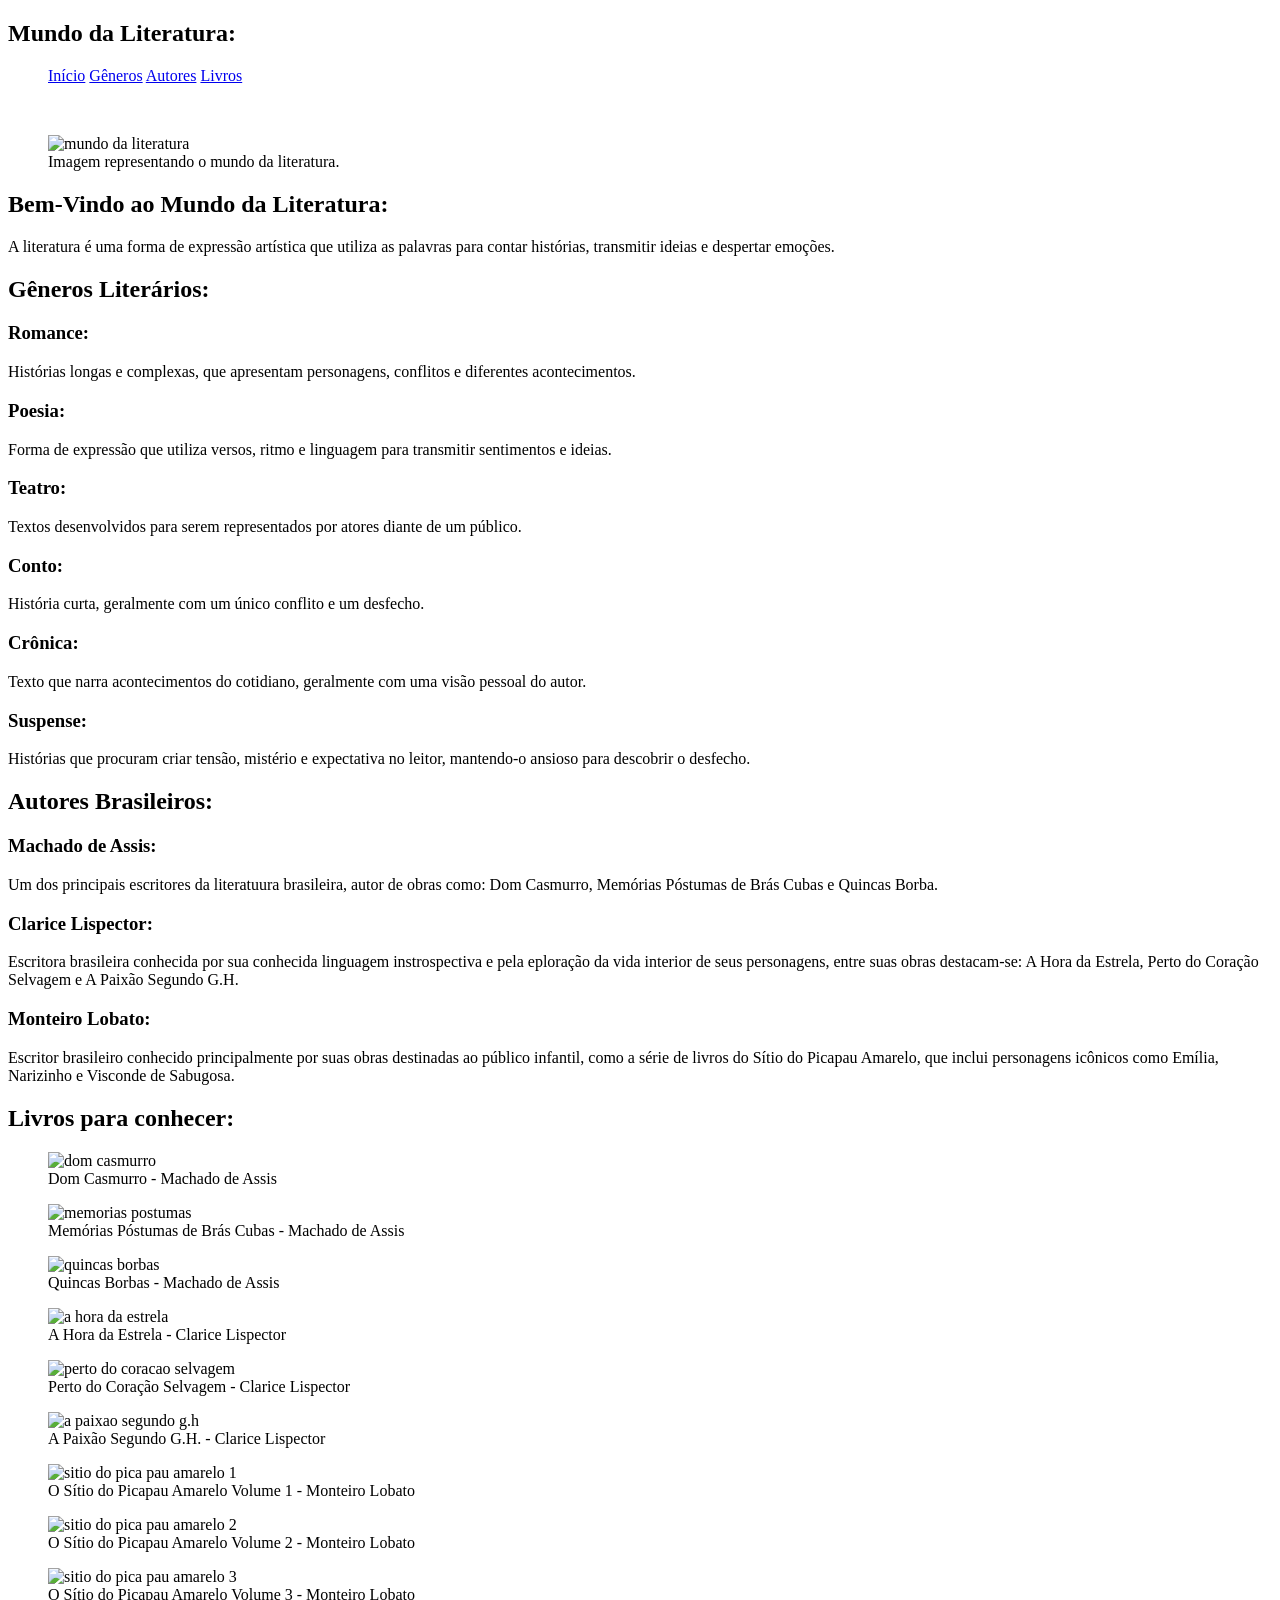
==== literatura.html @ 10189c82 "Add files via upload" ====
<!DOCTYPE html>
<html lang="pt-br">
<head>
    <meta charset="UTF-8">
    <meta name="viewport" content="width=device-width, initial-scale=1.0">
    <link rel="stylesheet" type="text/css" href="css/literatura.css">
    <title> Projeto Biblioteca Página De Literatura</title>
</head>
<body>
    <header>
        <nav class="menu">
            <h1>Mundo da Literatura:</h1>
            <ul>
                <a href=#inicio>Início</a>
                <a href="#generos">Gêneros</a>
                <a href="#autores">Autores</a>
                <a href="#livros">Livros</a>
            </ul>
        </nav>
    </header>
    <br>

    <section id="inicio" class="inicio">
        <figure><img class="imagens-site" src="img/mundo da literatura.jpeg" alt="mundo da literatura">
        <figcaption>Imagem representando o mundo da literatura.</figcaption>
        </figure>
        <h2>Bem-Vindo ao Mundo da Literatura:</h2>
        <p>
            A literatura é uma forma de expressão artística que utiliza as palavras para contar histórias,
            transmitir ideias e despertar emoções.</p>
        </section>

    <section id="generos" class="secao-generos">
        <h2> Gêneros Literários: </h2>
        <div class="card">
            <h3>Romance:</h3>
            <p>
                Histórias longas e complexas, que apresentam personagens, conflitos e diferentes acontecimentos.
            </p>
        </div>

        <div class="card">
            <h3>Poesia:</h3>
            <p>
                Forma de expressão que utiliza versos, ritmo e linguagem para transmitir sentimentos e ideias.
            </p>
        </div>

        <div class="card">
            <h3>Teatro:</h3>
            <p>
                Textos desenvolvidos para serem representados por atores diante de um público.
            </p>
        </div>

        <div class="card">
            <h3>Conto:</h3>
            <p>
                História curta, geralmente com um único conflito e um desfecho.
            </p>
        </div>

        <div class="card">
            <h3>Crônica:</h3>
            <p>
                Texto que narra acontecimentos do cotidiano, geralmente com uma visão pessoal do autor.
            </p>
        </div>

        <div class="card">
            <h3>Suspense:</h3>
            <p>
                Histórias que procuram criar tensão, mistério e expectativa no leitor, 
                mantendo-o ansioso para descobrir o desfecho.
            </p>
        </div>
    </section>


    <section id="autores" class="secao-autores">
        <h2>Autores Brasileiros:</h2>
        <div class="autores">
            <div class="autor">
                <h3>Machado de Assis:</h3>
                <p>
                    Um dos principais escritores da literatuura brasileira, autor de obras como:
                    Dom Casmurro, Memórias Póstumas de Brás Cubas e Quincas Borba.
                </p>
            </div>

            <div class="autor">
                <h3>Clarice Lispector:</h3>
                <p>
                    Escritora brasileira conhecida por sua conhecida linguagem instrospectiva e pela
                    eploração da vida interior de seus personagens, entre suas obras destacam-se: A Hora da Estrela,
                     Perto do Coração Selvagem e A Paixão Segundo G.H.
                </p>
            </div>

            <div class="autor">
                <h3>Monteiro Lobato:</h3>
                <p>
                    Escritor brasileiro conhecido principalmente por suas obras destinadas ao público infantil,
                    como a série de livros do Sítio do Picapau Amarelo, que inclui personagens icônicos como Emília,
                    Narizinho e Visconde de Sabugosa.
                </p>
            </div>
        </div>
    </section>

    <section id= "livros" class="secao-livros">
        <h2> Livros para conhecer: </h2>
        <div class="grid-livros">
            <div> 
                <figure>
                    <img class="imagens-site" src="img/dom casmurro.jpg" alt="dom casmurro">
                    <figcaption>Dom Casmurro - Machado de Assis</figcaption>
                </figure>
            </div>
            <div>
                <figure>
                    <img class="imagens-site" src="img/memorias postumas.jpg" alt="memorias postumas">
                    <figcaption>Memórias Póstumas de Brás Cubas - Machado de Assis</figcaption>
                </figure>
            </div>
             <div>
                <figure>
                    <img class="imagens-site" src="img/quincas borbas.jpg" alt="quincas borbas">
                    <figcaption>Quincas Borbas - Machado de Assis</figcaption>
                </figure>
            </div>
             <div>
                <figure>
                    <img class="imagens-site" src="img/a hora da estrela.jpg" alt="a hora da estrela">
                    <figcaption>A Hora da Estrela - Clarice Lispector</figcaption>
                </figure>
            </div>
             <div>
                <figure>
                    <img class="imagens-site" src="img/perto do coracao selvagem.jpg" alt="perto do coracao selvagem">
                    <figcaption>Perto do Coração Selvagem - Clarice Lispector</figcaption>
                </figure>
            </div>
             <div>
                <figure>
                    <img class="imagens-site" src="img/a paixao segundo g.h" alt="a paixao segundo g.h">
                    <figcaption>A Paixão Segundo G.H. - Clarice Lispector</figcaption>
                </figure>
            </div>
            <div>
                <figure>
                    <img class="imagens-site" src="img/sitio do pica pau amarelo 1.jpeg" alt="sitio do pica pau amarelo 1">
                    <figcaption>O Sítio do Picapau Amarelo Volume 1 - Monteiro Lobato</figcaption>
                </figure>
            </div>
             <div>
                <figure>
                    <img class="imagens-site" src="img/sitio do pica pau amarelo 2.jpg" alt="sitio do pica pau amarelo 2">
                    <figcaption>O Sítio do Picapau Amarelo Volume 2 - Monteiro Lobato</figcaption>
                </figure>
            </div>
             <div>
                <figure>
                    <img class="imagens-site" src="img/sitio do pica pau amarelo 3.jpeg" alt="sitio do pica pau amarelo 3">
                    <figcaption>O Sítio do Picapau Amarelo Volume 3 - Monteiro Lobato</figcaption>
                </figure>
            </div>
        </div>
    </section>
</body>
</html>
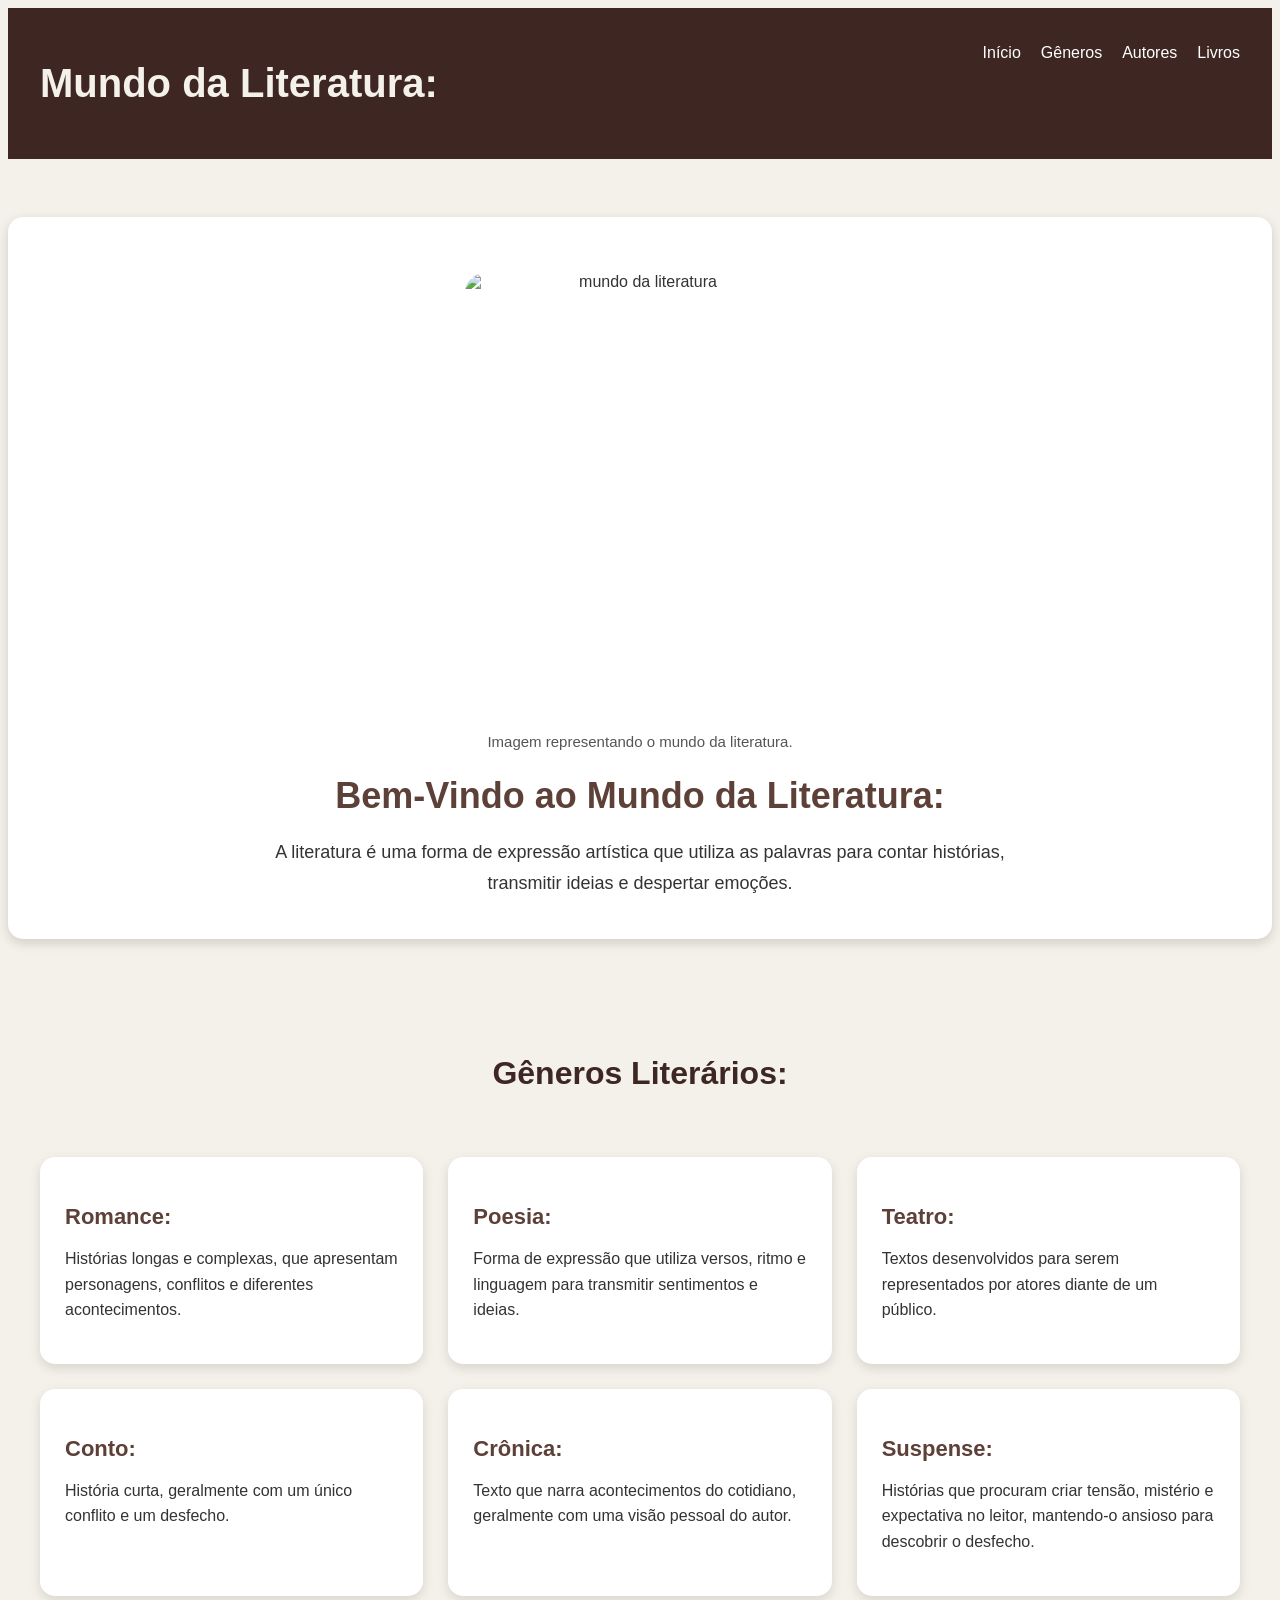
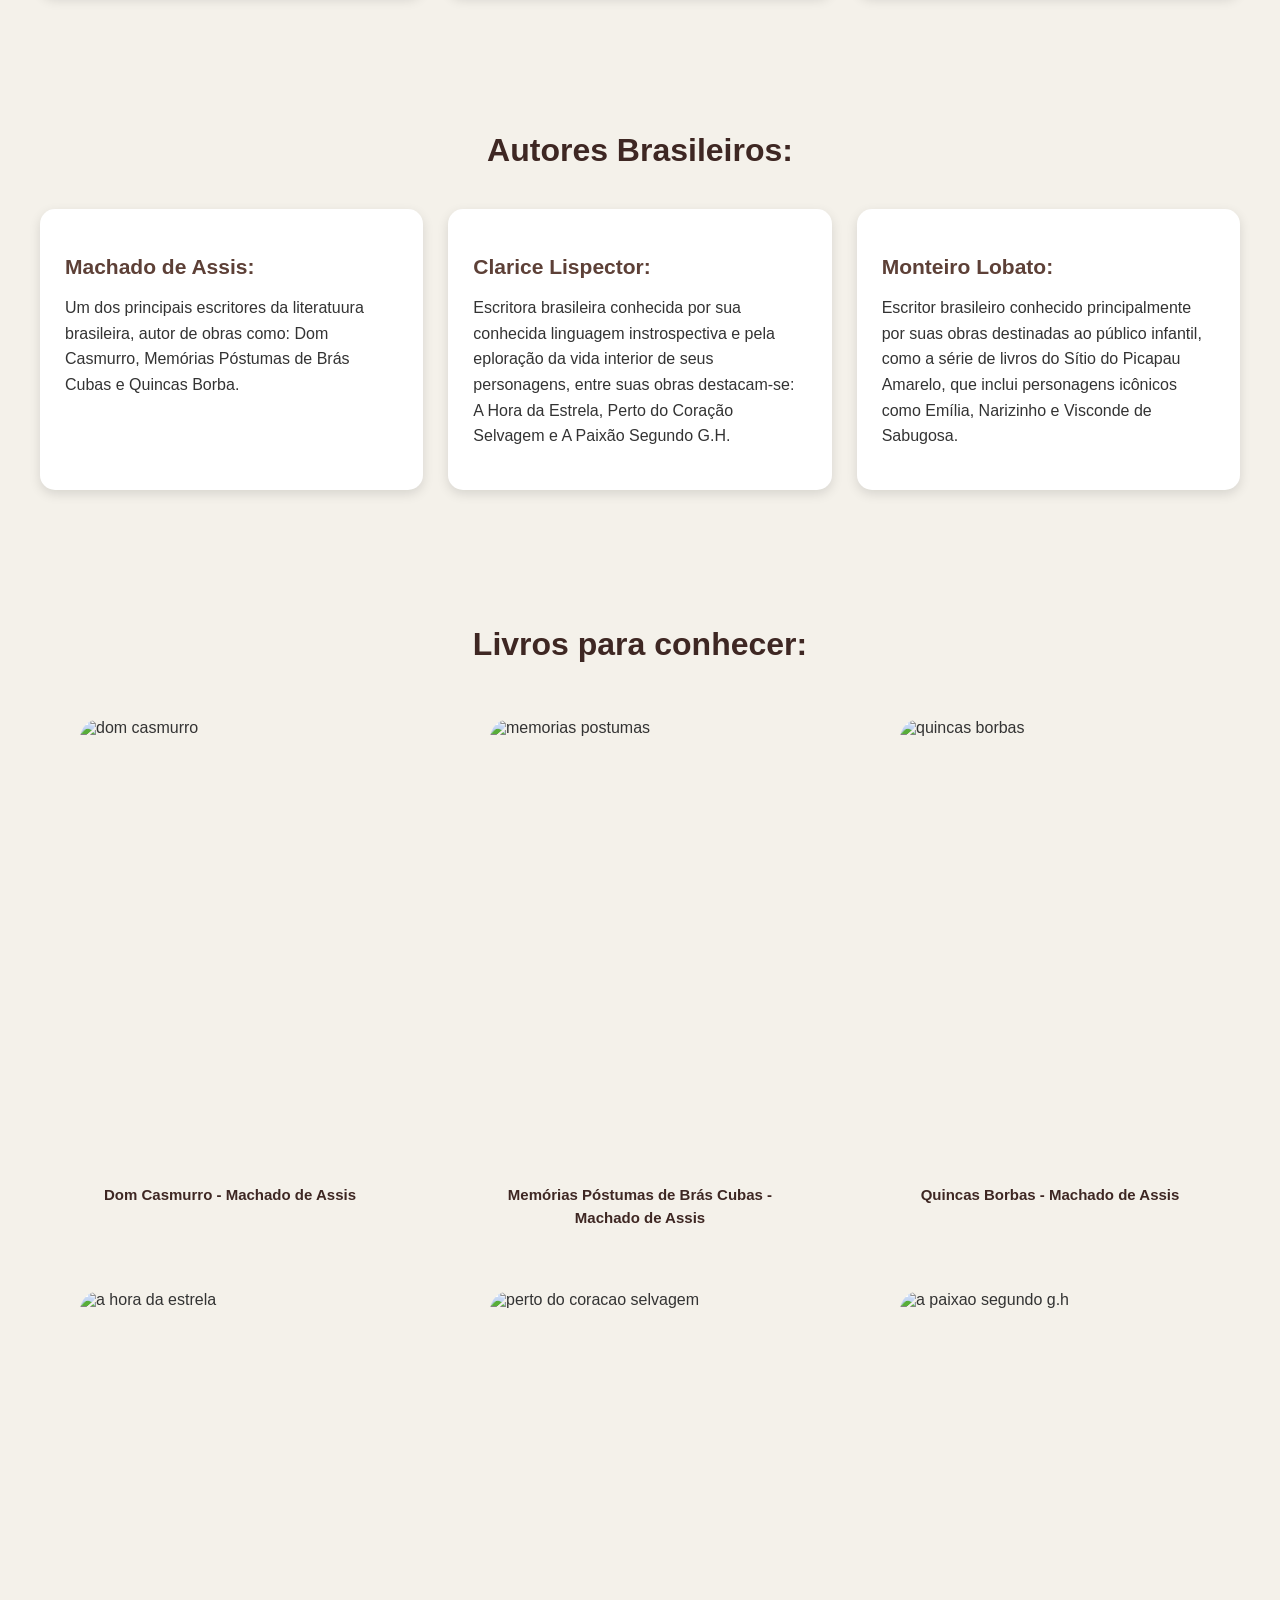
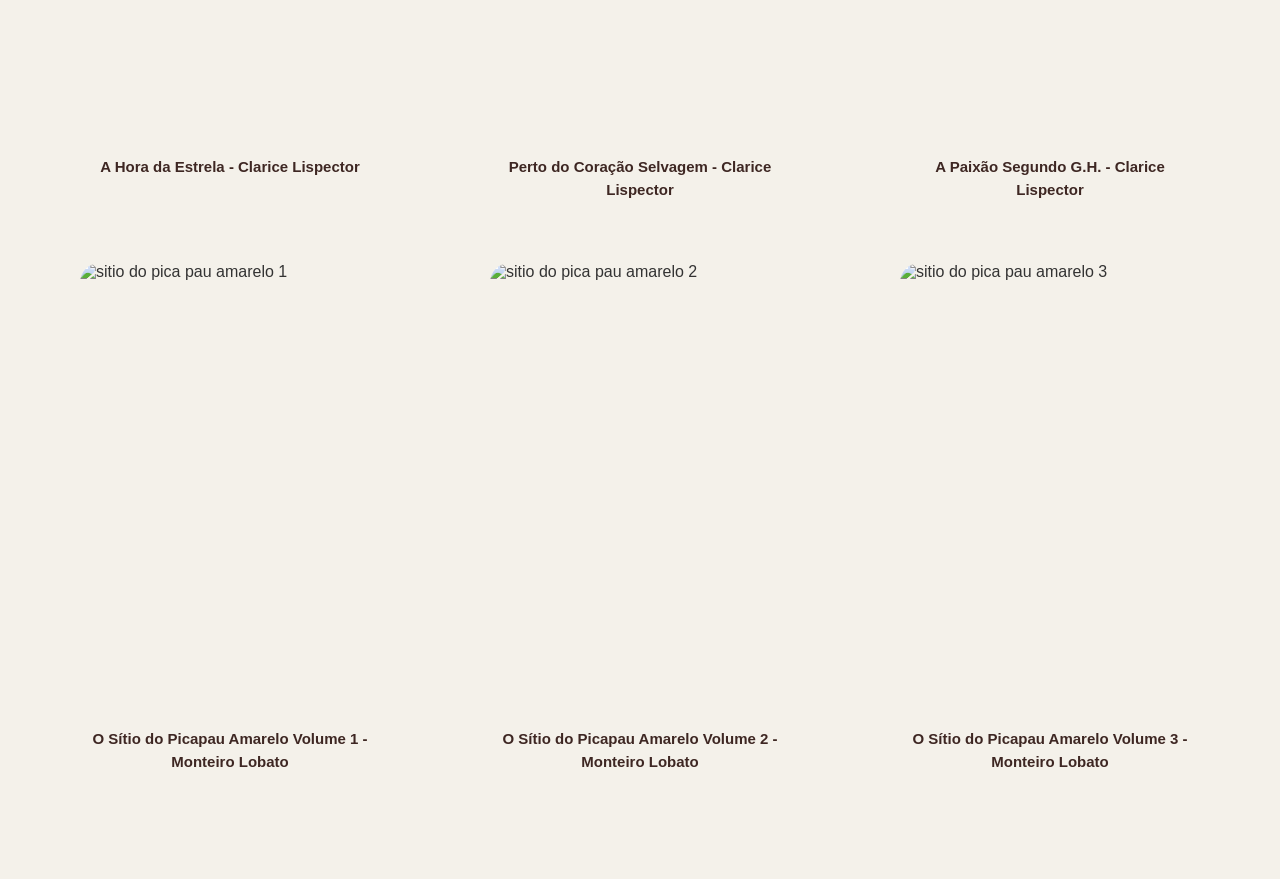
==== commit e1bb5a9a: "Replace HTML entities with actual HTML tags" ====
--- a/literatura.html
+++ b/literatura.html
@@ -3,7 +3,7 @@
 <head>
     <meta charset="UTF-8">
     <meta name="viewport" content="width=device-width, initial-scale=1.0">
-    <link rel="stylesheet" type="text/css" href="css/literatura.css">
+    <link rel="stylesheet" type="text/css" href="literatura.css">
     <title> Projeto Biblioteca Página De Literatura</title>
 </head>
 <body>
@@ -19,6 +19,7 @@
         </nav>
     </header>
     <br>
+    
 
     <section id="inicio" class="inicio">
         <figure><img class="imagens-site" src="img/mundo da literatura.jpeg" alt="mundo da literatura">
@@ -168,4 +169,4 @@
         </div>
     </section>
 </body>
-</html>+</html>
--- a/literatura.css
+++ b/literatura.css
@@ -0,0 +1,261 @@
+html{
+    scroll-behavior: smooth;
+}
+
+body{
+    font-family: Arial, Helvetica, sans-serif;
+    background-color: #f4f1ea;
+    color:#333;
+    transition: 0.3s;
+}
+
+
+header{
+    background-color: #3e2723;
+    padding: 20px;
+}
+
+h1{
+    color:#f4f1ea;
+    font-size: 2.5rem;
+    font-family: Arial, Helvetica, sans-serif;
+}
+
+.menu{
+    max-width: 1200px;
+    margin: auto;
+    display: flex;
+    justify-content: space-between;
+    gap: 20px;
+}
+
+.menu ul{
+    display: flex;
+    list-style: none;
+    gap: 20px;
+    border-radius: 20px;
+}
+
+.menu a{
+    color:white;
+    text-decoration: none;
+     border-radius: 20px;
+}
+
+
+.menu a:hover{
+    color:#d7ccc8;
+    border-radius: 20px;
+}
+
+.inicio{
+    max-width: 1200px;
+    margin: 40px auto;
+    padding: 40px;
+    text-align: center;
+    background-color: white;
+    border-radius: 15px;
+    box-shadow: 0 4px 12px rgba(0, 0, 0, 0.15);
+}
+
+.inicio h2{
+    color: #5d4037;
+    font-size: 36px;
+    margin-top: 25px;
+    margin-bottom: 20px;
+}
+
+.inicio p{
+    max-width: 800px;
+    margin: 0 auto;
+    font-size: 18px;
+    line-height: 1.7;
+}
+
+.imagens-site{
+    width: 120%;
+    max-width: 350px;
+    height: 450px;
+    border-radius: 20px;
+    display: block;
+    margin: auto;
+}
+
+figcaption{
+    margin-top: 10px;
+    text-align: center;
+    font-size: 15px;
+    color: #555;
+}
+
+.secao-generos{
+    max-width: 1200px;
+    margin: 70px auto;
+    padding: 20px 30px;
+}
+
+.secao-generos h2{
+    text-align: center;
+    font-size: 32px;
+    color: #3e2723;
+    margin-bottom: 40px;
+}
+
+.secao-generos{
+    display: grid;
+    grid-template-columns: repeat(3, 1fr);
+    gap: 25px;
+}
+
+.secao-generos h2{
+    grid-column: 1 / -1;
+}
+
+.card{
+    background-color: white;
+    padding: 25px;
+    border-radius: 15px;
+    box-shadow: 0 4px 12px rgba(0, 0, 0, 0.12);
+}
+
+.card:hover{
+    transform: translateY(-5px);
+    box-shadow: 0 8px 20px rgba(0, 0, 0, 0.18);
+}
+
+.card h3{
+    color: #5d4037;
+    font-size: 22px;
+    margin-bottom: 15px;
+}
+
+.card p{
+    line-height: 1.6;
+    font-size: 16px;
+}
+
+.secao-autores{
+    max-width: 1200px;
+    margin: 70px auto;
+    padding: 20px 30px;
+}
+
+.secao-autores h2{
+    text-align: center;
+    font-size: 32px;
+    color: #3e2723;
+    margin-bottom: 40px;
+}
+
+.autores{
+    display: grid;
+    grid-template-columns: repeat(3, 1fr);
+    gap: 25px;
+}
+
+.autor{
+    background-color: white;
+    padding: 25px;
+    border-radius: 15px;
+    box-shadow: 0 4px 12px rgba(0, 0, 0, 0.12);
+}
+
+.autor:hover{
+    transform: translateY(-5px);
+    box-shadow: 0 8px 20px rgba(0, 0, 0, 0.18);
+}
+
+.autor h3{
+    color: #5d4037;
+    font-size: 21px;
+    margin-bottom: 15px;
+}
+
+.autor p{
+    line-height: 1.6;
+    font-size: 16px;
+}
+
+.secao-livros{
+    max-width: 1200px;
+    margin: 70px auto;
+    padding: 20px 30px;
+}
+
+.secao-livros h2{
+    text-align: center;
+    color: #3e2723;
+    font-size: 32px;
+    margin-bottom: 40px;
+}
+
+.grid-livros{
+    display: grid;
+    grid-template-columns: repeat(3, 1fr);
+    gap: 30px;
+}
+
+.grid-livros > div hover{
+    transform: translateY(-5px);
+    box-shadow: 0 8px 20px rgba(0, 0, 0, 0.18);
+}
+
+.grid-livros .imagens-livros{
+    width: 100%;
+    max-width: 220px;
+    height: 300px;
+    object-fit: cover;
+    margin: auto;
+    transition: opacity 0.3s ease;
+}
+
+.grid-livros figcaption{
+    color: #3e2723;
+    font-weight: bold;
+    line-height: 1.5;
+    margin-top: 15px;
+}
+
+.grid-livros .imagens-livros:hover{
+    opacity: 0.7;
+}
+
+@media (max-width: 900px){
+      .menu ul {
+        flex-direction: column;
+
+        text-align: center;
+
+        gap: 15px;
+    }
+
+    .inicio {
+        margin: 20px;
+
+        padding: 25px 15px;
+    }
+
+    .inicio h2 {
+        font-size: 28px;
+    }
+
+    .secao-generos {
+        grid-template-columns: 1fr;
+
+        margin: 40px auto;
+    }
+
+    .autores {
+        grid-template-columns: 1fr;
+    }
+
+    .grid-livros {
+        grid-template-columns: 1fr;
+    }
+
+    .secao-livros {
+        padding: 20px;
+    }
+
+}
+
